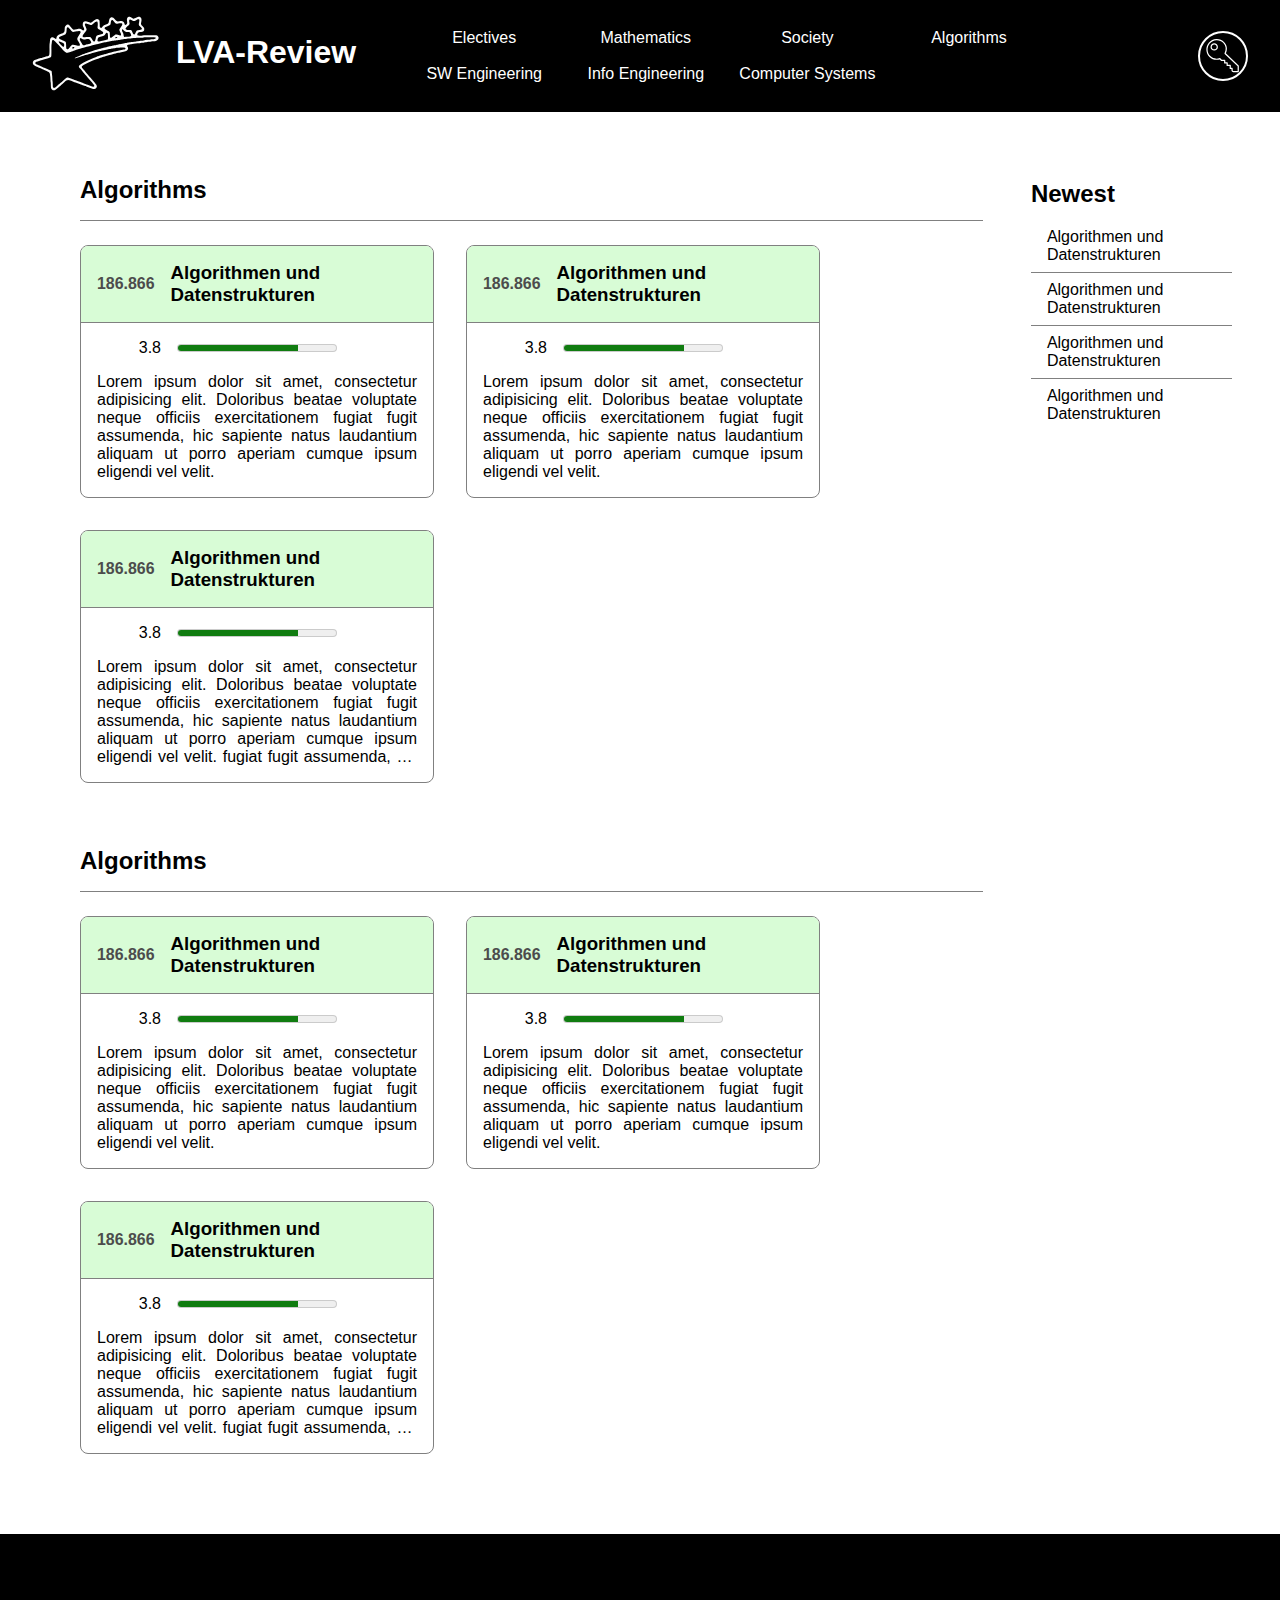
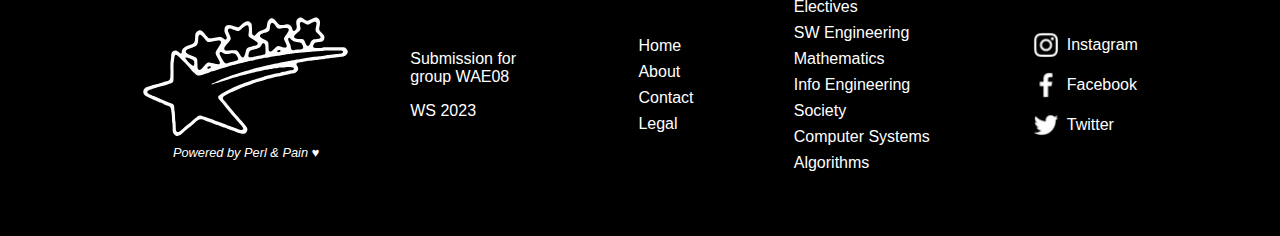
==== index.html @ eed9fce7 "Build static design for the home page" ====
<!DOCTYPE html>
<html lang="en">
<head>
  <meta charset="UTF-8">
  <meta name="viewport" content="width=device-width, initial-scale=1.0">
  <link rel="stylesheet" href="/static/css/main.css">
  <script type="module" src="/static/js/main.js" defer></script>
  <title>LVA-Review</title>
</head>
<body>
  <dialog id="login-dialog">
    <form class="close" method="dialog">
      <button>×</button>
    </form>
    <form action="." method="POST">
      <h3>Login</h3>
      <p>
        Login into your account to rate and LVA pages.
      </p>
      <fieldset>
        <div>
          <label for="username">User</label>
          <input type="text" name="username" id="username" placeholder="your_account">
        </div>
        <div>
          <label for="password">Password</label>
          <input type="password" name="password" id="password" placeholder="●●●●●●●●">
        </div>
      </fieldset>
      <button>Login</button>
    </form>
  </dialog>
  <dialog id="logout-dialog">
    <form class="close" method="dialog">
      <button>×</button>
    </form>
    <form action="." method="POST">
      <h3>Logout</h3>
      <p>
        Do you want to logout from your account?
      </p>
      <button>Logout</button>
    </form>
  </dialog>
  <header>
    <figure>
      <a href="/">
        <img src="./static/images/logo.svg" alt="">
      </a>
      <figcaption>
        <h1>
          LVA-Review
        </h1>
      </figcaption>
    </figure>
    <nav>
      <ul>
        <li><a href="./modules/electives">Electives</a></li>
        <li><a href="./modules/sw-engineering">SW Engineering</a></li>
        <li><a href="./modules/mathematics">Mathematics</a></li>
        <li><a href="./modules/info-engineering">Info Engineering</a></li>
        <li><a href="./modules/society">Society</a></li>
        <li><a href="./modules/computer-systems">Computer Systems</a></li>
        <li>
          <a href="./modules/algorithms">Algorithms</a>
          <div class="popup">
            <nav>
              <ul>
                <li>
                  <a href="kek.com" title="183.123 LVA 1">LVA 1</a>
                </li>
                <li>
                  <a href="kek.com" title="183.123 LVA with long name">LVA with long name</a>
                </li>
                <li>
                  <a href="kek.com" title="183.234 LVA with very very long name">LVA with very very long name</a>
                </li>
                <li>
                  <a href="kek.com" title="183.345 short LVA">short LVA</a>
                </li>
              </ul>
            </nav>
          </div>
        </li>
      </ul>
    </nav>
    <div class="profile">
      <button id="profile-button">
        <img src="/static/images/key.svg" alt="">
      </button>
    </div>
  </header>
  <div class="page">
    <main>
      <section class="module">
        <h2>Algorithms</h2>
        <ol>
          <li>
            <article>
              <a href="/article/186-866">
                <h3>
                  <span class="number">186.866</span>
                  <span class="title">Algorithmen und Datenstrukturen</span>
              </h3>
            </a>
            <div class="rating-bar">
                <label for="rating-186-866">3.8</label>
                <meter value="3.8" min="0" max="5" id="rating-186-866" title="3.8 / 5"> 3.8 </meter>
              </div>
              <p>
                Lorem ipsum dolor sit amet, consectetur adipisicing elit. Doloribus beatae voluptate neque officiis exercitationem fugiat fugit assumenda, hic sapiente natus laudantium aliquam ut porro aperiam cumque ipsum eligendi vel velit.
              </p>
            </article>
          </li>
          <li>
            <article>
              <a href="/article/186-866">
                <h3>
                  <span class="number">186.866</span>
                  <span class="title">Algorithmen und Datenstrukturen</span>
              </h3>
            </a>
              <div class="rating-bar">
                <label for="rating-186-866">3.8</label>
                <meter value="3.8" min="0" max="5" id="rating-186-866" title="3.8 / 5"> 3.8 </meter>
              </div>
              <p>
                Lorem ipsum dolor sit amet, consectetur adipisicing elit. Doloribus beatae voluptate neque officiis exercitationem
                fugiat fugit assumenda, hic sapiente natus laudantium aliquam ut porro aperiam cumque ipsum eligendi vel velit.
              </p>
            </article>
          </li>
          <li>
            <article>
              <a href="/article/186-866">
                <h3>
                  <span class="number">186.866</span>
                  <span class="title">Algorithmen und Datenstrukturen</span>
              </h3>
            </a>
              <div class="rating-bar">
                <label for="rating-186-866">3.8</label>
                <meter value="3.8" min="0" max="5" id="rating-186-866" title="3.8 / 5"> 3.8 </meter>
              </div>
              <p>
                Lorem ipsum dolor sit amet, consectetur adipisicing elit. Doloribus beatae voluptate neque officiis exercitationem
                fugiat fugit assumenda, hic sapiente natus laudantium aliquam ut porro aperiam cumque ipsum eligendi vel velit.
                fugiat fugit assumenda, hic sapiente natus laudantium aliquam ut porro aperiam cumque ipsum eligendi vel velit.
              </p>
            </article>
          </li>
        </ol>
      </section>

      <section class="module">
        <h2>Algorithms</h2>
        <ol>
          <li>
            <article>
              <a href="/article/186-866">
                <h3>
                  <span class="number">186.866</span>
                  <span class="title">Algorithmen und Datenstrukturen</span>
              </h3>
            </a>
            <div class="rating-bar">
                <label for="rating-186-866">3.8</label>
                <meter value="3.8" min="0" max="5" id="rating-186-866" title="3.8 / 5"> 3.8 </meter>
              </div>
              <p>
                Lorem ipsum dolor sit amet, consectetur adipisicing elit. Doloribus beatae voluptate neque officiis exercitationem fugiat fugit assumenda, hic sapiente natus laudantium aliquam ut porro aperiam cumque ipsum eligendi vel velit.
              </p>
            </article>
          </li>
          <li>
            <article>
              <a href="/article/186-866">
                <h3>
                  <span class="number">186.866</span>
                  <span class="title">Algorithmen und Datenstrukturen</span>
              </h3>
            </a>
              <div class="rating-bar">
                <label for="rating-186-866">3.8</label>
                <meter value="3.8" min="0" max="5" id="rating-186-866" title="3.8 / 5"> 3.8 </meter>
              </div>
              <p>
                Lorem ipsum dolor sit amet, consectetur adipisicing elit. Doloribus beatae voluptate neque officiis exercitationem
                fugiat fugit assumenda, hic sapiente natus laudantium aliquam ut porro aperiam cumque ipsum eligendi vel velit.
              </p>
            </article>
          </li>
          <li>
            <article>
              <a href="/article/186-866">
                <h3>
                  <span class="number">186.866</span>
                  <span class="title">Algorithmen und Datenstrukturen</span>
              </h3>
            </a>
              <div class="rating-bar">
                <label for="rating-186-866">3.8</label>
                <meter value="3.8" min="0" max="5" id="rating-186-866" title="3.8 / 5"> 3.8 </meter>
              </div>
              <p>
                Lorem ipsum dolor sit amet, consectetur adipisicing elit. Doloribus beatae voluptate neque officiis exercitationem
                fugiat fugit assumenda, hic sapiente natus laudantium aliquam ut porro aperiam cumque ipsum eligendi vel velit.
                fugiat fugit assumenda, hic sapiente natus laudantium aliquam ut porro aperiam cumque ipsum eligendi vel velit.
              </p>
            </article>
          </li>
        </ol>
      </section>
    </main>
    <aside>
      <nav>
        <h2>Newest</h2>
        <ol>
          <li>
            <a href="orf.at">Algorithmen und Datenstrukturen</a>
          </li>
          <li>
            <a href="">Algorithmen und Datenstrukturen</a>
          </li>
          <li>
            <a href="">Algorithmen und Datenstrukturen</a>
          </li>
          <li>
            <a href="">Algorithmen und Datenstrukturen</a>
          </li>
        </ol>
      </nav>
    </aside>
  </div>
  <footer>
    <section class="logo">
      <img src="./static/images/logo.svg" alt="">
      <span>Powered by Perl & Pain ♥</span>
    </section>
    <section class="info">
      <p>
        Submission for group WAE08
      </p>
      <p>
        WS 2023
      </p>
    </section>
    <section>
      <nav>
        <ul>
          <li><a href="/">Home</a></li>
          <li><a href="/about">About</a></li>
          <li><a href="/contact">Contact</a></li>
          <li><a href="/legal">Legal</a></li>
        </ul>
      </nav>
    </section>
    <section>
      <nav>
        <ul>
          <li><a href="./modules/electives">Electives</a></li>
          <li><a href="./modules/sw-engineering">SW Engineering</a></li>
          <li><a href="./modules/mathematics">Mathematics</a></li>
          <li><a href="./modules/info-engineering">Info Engineering</a></li>
          <li><a href="./modules/society">Society</a></li>
          <li><a href="./modules/computer-systems">Computer Systems</a></li>
          <li><a href="./modules/algorithms">Algorithms</a></li>
        </ul>
      </nav>
    </section>
    <section>
      <nav>
        <ul class="socials">
          <li>
            <a href="https://instagram.com">
              <img src="./static/images/instagram.webp"> Instagram
            </a>
          </li>
          <li>
            <a href="https://facebook.com">
              <img src="./static/images/facebook.webp"> Facebook
            </a>
          </li>
          <li>
            <a href="https://twitter.com">
              <img src="./static/images/twitter.webp"> Twitter
            </a>
          </li>
        </ul>
      </nav>
    </section>
  </footer>
</body>
</html>
---- static/css/main.css ----
:root {
  --col-header: black;
  --col-header-text: white;
  --border-radius: 4px;
  --border-radius-large: 8px;
}

body {
  margin: 0;
  padding: 0;
  font-family: 'Segoe UI', Tahoma, Geneva, Verdana, sans-serif;
}

& a, & a:focus, & a:active, a:visited {
  color: inherit;
  text-decoration: none;
}

/* Top nav bar */
header {
  background-color: var(--col-header);
  color: var(--col-header-text);
  min-height: 7rem;
  display: flex;
  flex-direction: row;
  align-items: center;
  padding: 0 2rem;
  gap: 3rem;

  /* Page logo */
  & figure {
    display: flex;
    flex-direction: row;
    gap: 1rem;
    margin: 0;

    & img {
      width: 8rem;
    }
  }

  /* Nav to the LVA modules */
  & > nav {
    & > ul {
      display: flex;
      flex-direction: column;
      flex-wrap: wrap;
      max-height: 6rem;
      gap: 0.1rem;
      padding: 0;

      & > li {
        list-style: none;
        width: 10rem;
        position: relative;
        text-align: center;

        /* Show the popup menu when hovering over the item */
        &:hover > .popup {
          visibility: visible;
          opacity: 1;
          transform: translateX(-50%);
        }

        /* Button linking to the LVA module page */
        & > a {
          display: block;
          width: 100%;
          height: 100%;
          padding: 0.5rem;
          box-sizing: border-box;
          border-radius: var(--border-radius);
          position: relative;

          /* Border line with some inset when hovering */
          &:hover::after {
            position: absolute;
            top: 0;
            left: 0;
            width: calc(100% - 12px);
            height: calc(100% - 12px);
            content: '';
            border-radius: var(--border-radius);
            margin: 5px;
            border: rgb(66, 66, 66) solid 1px;
          }

          &:hover {
            background-color: rgb(29, 29, 29);
          }
        }
      }
    }
  }

  /* Popup menu for the LVA menu links in the top nav bar */
  & .popup {
    position: absolute;
    top: calc(100%);
    left: 50%;
    visibility: hidden;
    opacity: 0;
    transform: translateY(-5px) translateX(-50%);
    transition: ease 0.1s;
    
    & nav {
      margin-top: 10px;
      padding: 1rem 1.5rem;
      color: black;
      background-color: white;
      border-radius: var(--border-radius);
      box-shadow: 3px 4px 5px 2px #28282830;
      position: relative;
      min-width: 5rem;
      max-width: 12rem;

      /* Arrow notch pointing up to the module name */
      &::before {
        content: '';
        display: block;
        width: 1rem;
        height: 1rem;
        background-color: white;
        position: absolute;
        top: -0.5rem;
        left: 50%;
        clip-path: polygon(100% 0, 0 100%, 0 0);
        transform: translateX(-50%) rotate(45deg);
        border-top-left-radius: 0px;
      }
    }

    & ul {
      padding: 0;
      margin: 0;
    }

    & li {
      list-style: none;
      margin-bottom: 0.5rem;
      text-align: center;
      overflow: hidden;
      text-overflow: ellipsis;
      white-space: nowrap;

      /* Animated soft underlining */
      & a {
        transition: ease 0.4s;

        &, &:focus, &:visited {
          color: inherit;
          text-decoration: underline;
          text-decoration-color: rgba(0, 0, 0, 0);
        }

        &:hover {
          text-decoration-color: inherit;
        }
      }
    }
  }

  /* Profile or login image in the top bar */
  .profile {
    margin-left: auto;

    & button {
      background: none;
      outline: none;
      cursor: pointer;
      border: 2px solid white;
      padding: 3px;
      overflow: hidden;
      border-radius: 500px;
      aspect-ratio: 1;
      transition: background-color 0.3s ease;
    }

    & img {
      aspect-ratio: 1;
      height: 2.5rem;
      filter: invert(1);
      transition: filter 0.3s ease;
    }

    /* Color/invert the image when hovering */
    &:hover {
      & button {
        background-color: white;
      }

      & img {
        filter: invert(0);
      }
    }
  }
}

/* Page content container */
.page {
  padding: 0 3rem 5rem 5rem;
  display: flex;
  gap: 3rem;
  flex-direction: row;
}

/* Aside element showing the current top articles */
aside {
  max-width: 13rem;
  padding-top: 3rem;

  & nav {
    & ol {
      padding: 0;
    }

    & li {
      list-style: none;
      margin-bottom: 0.5rem;
      padding-bottom: 0.5rem;
      padding-left: 1rem;
      border-bottom: 1px solid grey;

      &:last-child {
        border: none;
      }

      & a:hover, & a:focus {
        text-decoration: underline;
      }
    }
  }
}

/* The main page content */
main {
  min-height: calc(100vh - 10rem);
  flex-grow: 1;

  /* Homepage module block showing multiple LVA article blocks */
  & .module {
    width: fit-content;

    & > h2 {
      border-bottom: 1px solid grey;
      padding-bottom: 1rem;
      margin: 4rem 0 1.5rem 0;
    }

    & > ol {
      list-style: none;
      margin: 0;
      padding: 0;
      display: flex;
      flex-direction: row;
      flex-wrap: wrap;
      gap: 2rem;
    }

    /* LVA article block */
    & article {
      width: 22rem;
      border: 1px solid grey;
      border-radius: var(--border-radius-large);
      overflow: hidden;

      transition: transform 0.4s ease, box-shadow 0.4s ease;

      /* Let the whole block box hover a bit */
      &:hover {
        transform: translateX(-5px) translateY(-5px);
        box-shadow: 3px 4px 5px 2px #28282830;
      }

      & > * {
        padding: 1rem;
        margin: 0;
      }

      /* Colored title area */
      & > a {
        display: block;
        border-bottom: 1px solid grey;
        background-color: #d8fcd6;
      }

      /* Title */
      & h3 {
        display: flex;
        gap: 1rem;
        flex-direction: row;
        align-items: center;
        margin: 0;
        padding: 0;

        &:hover .title {
          text-decoration: underline;
        }

        /* LVA number */
        & .number {
          color: #4c4c4c;
          font-size: 0.85em;
          text-decoration: none;
        }
      }

      /* Rating bar */
      & .rating-bar {
        padding-bottom: 0;
        display: grid;
        grid-template-columns: 1fr 10rem 1fr;
        align-items: center;
        gap: 1rem;

        & label {
          text-align: right;
        }

        & meter {
          width: 100%;
        }
      }

      /* Text snippet from the article content */
      & p {
        text-align: justify;
        overflow: hidden;
        text-overflow: ellipsis;
        max-height: 8.2rem;
        display: -webkit-box;
        -webkit-line-clamp: 6;
        -webkit-box-orient: vertical;
        box-sizing: content-box;
        margin-bottom: 1rem;
        padding-bottom: 0;
      }
    }

  }
}

/* Footer for the page */
footer {
  background-color: var(--col-header);
  color: var(--col-header-text);
  min-height: 5rem;
  display: flex;
  flex-direction: row;
  flex-wrap: wrap;
  gap: 2rem;
  justify-content: space-around;
  align-items: center;
  padding: 3rem 10%;

  & a:hover {
    text-decoration: underline;
  }

  & li {
    list-style: none;
    margin-bottom: 0.5rem;
  }

  /* Social media icons */
  & .socials {
    & img {
      width: 2rem;
      height: 2rem;
      object-fit: contain;
    }

    & li a {
      display: flex;
      flex-direction: row;
      align-items: center;
      gap: 0.3rem;
    }
  }

  /* Logo section */
  & .logo {
    display: flex;
    flex-direction: column;
    align-items: center;
    
    & img {
      width: 13rem;
    }

    & span {
      font-style: italic;
      font-size: 0.8em;
    }
  }

  /* Text info block */
  & .info {
    width: 8rem;
  }
}

/* HTML dialog based modal */
dialog[open] {
  /* The modal box itself */
  &:modal {
    box-shadow: 3px 4px 5px 2px #28282830;
    border-radius: var(--border-radius-large);
    border: 1px solid grey;
    position: relative;
    min-width: min(80vw, 20rem);
  }

  &::backdrop {
    background-color: rgba(197, 197, 197, 0.40);
  }

  /* Close button top right */
  & .close {
    position: absolute;
    top: 1rem;
    right: 1rem;

    & button {
      background: none;
      outline: none;
      border: 1px solid grey;
      border-radius: 500px;
      aspect-ratio: 1;
      cursor: pointer;
      font-size: 1.2rem;

      &:hover {
        color: white;
        background-color: grey;
      }
    }
  }

  /* Inner form content */
  & form:not(.close) {
    padding: 0.5rem;

    & fieldset {
      display: flex;
      flex-direction: column;
      outline: none;
      border: none;
      gap: 1rem;
      padding: 0;

      /* Put the label as small text on top of the input field */
      & > div {
        display: flex;
        flex-direction: column;

        & label {
          font-size: 0.8em;
        }
      }
    }

    /* Move the submit button to the right of the box */
    & > button {
      display: block;
      margin-left: auto;
      margin-top: 1rem;
    }
  }
}
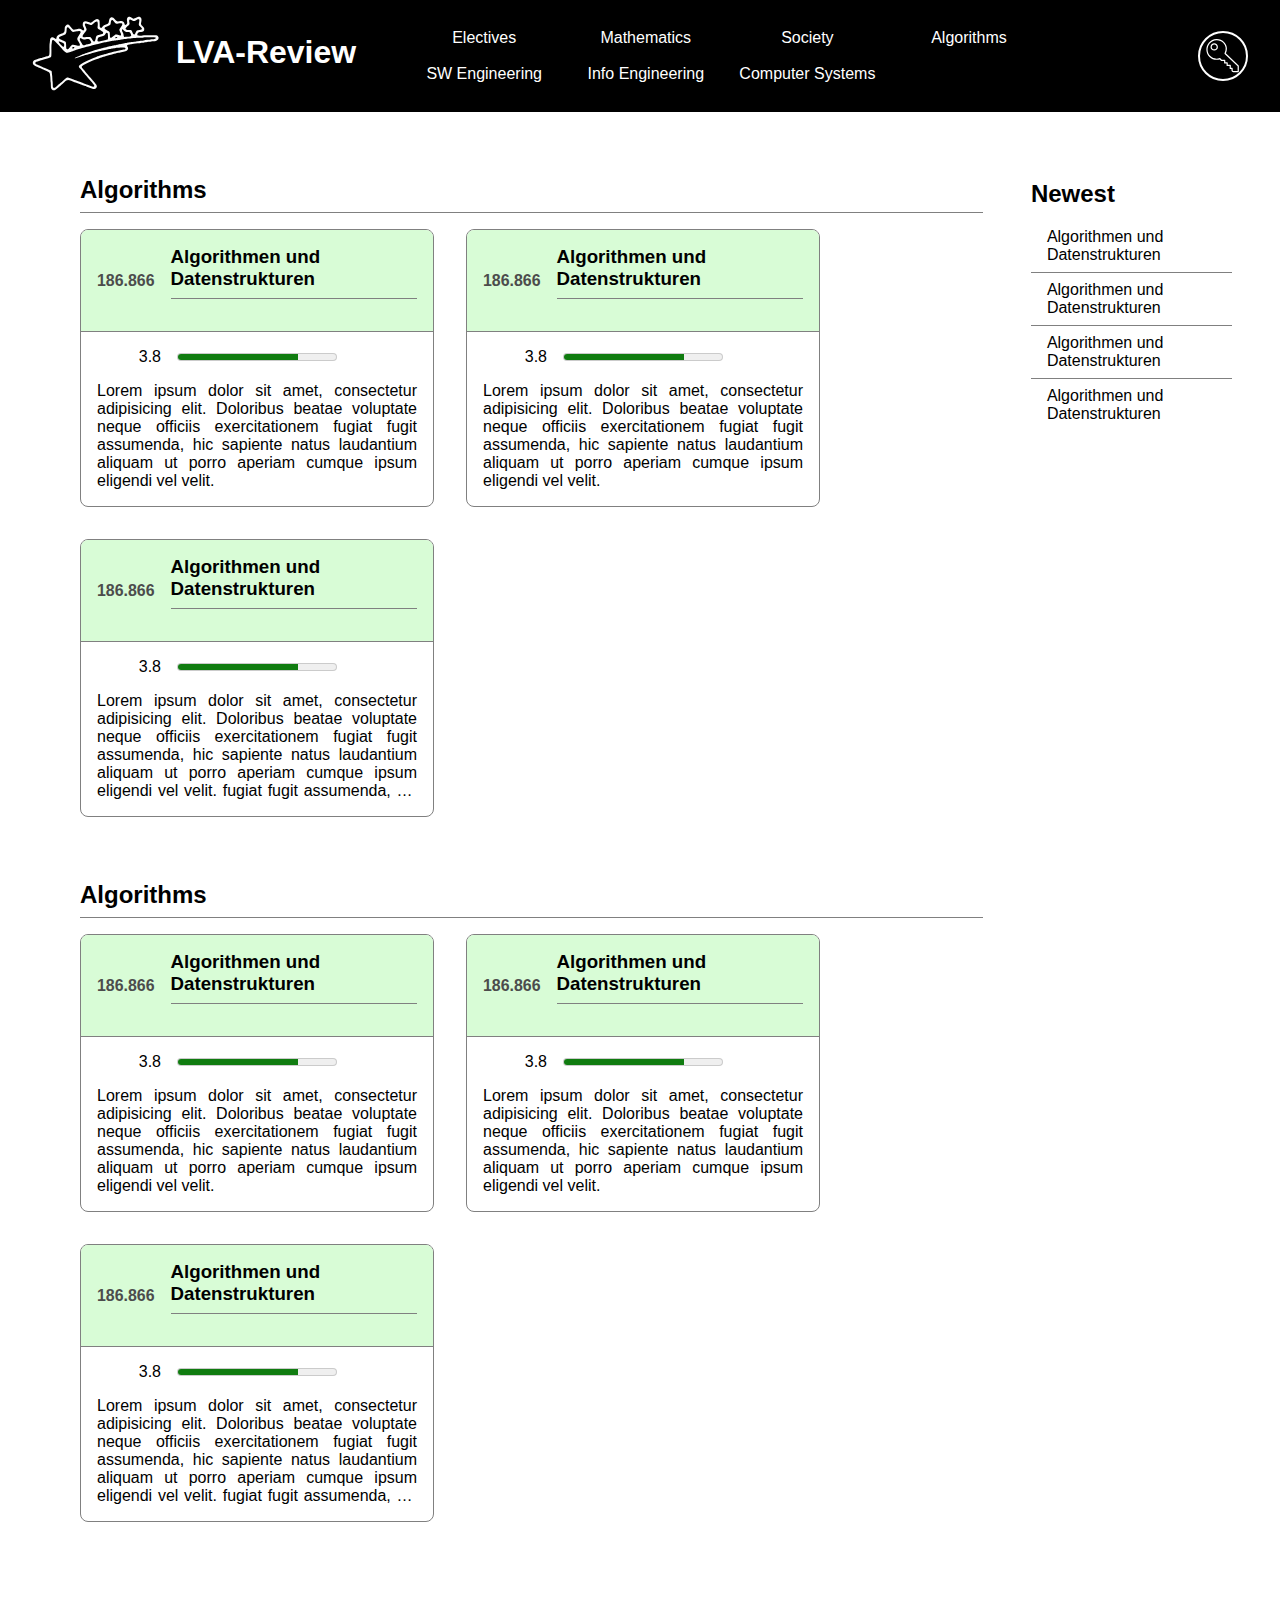
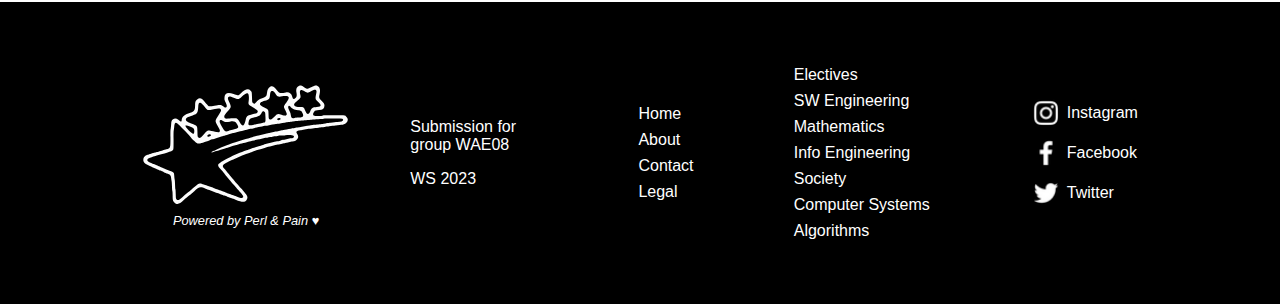
==== commit f1b6403f: "Add "create" button to module index page" ====
--- a/index.html
+++ b/index.html
@@ -93,10 +93,12 @@
   <div class="page">
     <main>
       <section class="module">
-        <h2>Algorithms</h2>
+        <div class="title">
+          <h2>Algorithms</h2>
+        </div>
         <ol>
           <li>
-            <article>
+            <article class="anim-float-box">
               <a href="/article/186-866">
                 <h3>
                   <span class="number">186.866</span>
@@ -113,25 +115,25 @@
             </article>
           </li>
           <li>
-            <article>
-              <a href="/article/186-866">
-                <h3>
-                  <span class="number">186.866</span>
-                  <span class="title">Algorithmen und Datenstrukturen</span>
-              </h3>
-            </a>
-              <div class="rating-bar">
-                <label for="rating-186-866">3.8</label>
-                <meter value="3.8" min="0" max="5" id="rating-186-866" title="3.8 / 5"> 3.8 </meter>
-              </div>
-              <p>
-                Lorem ipsum dolor sit amet, consectetur adipisicing elit. Doloribus beatae voluptate neque officiis exercitationem
-                fugiat fugit assumenda, hic sapiente natus laudantium aliquam ut porro aperiam cumque ipsum eligendi vel velit.
-              </p>
-            </article>
-          </li>
-          <li>
-            <article>
+            <article class="anim-float-box">
+              <a href="/article/186-866">
+                <h3>
+                  <span class="number">186.866</span>
+                  <span class="title">Algorithmen und Datenstrukturen</span>
+              </h3>
+            </a>
+              <div class="rating-bar">
+                <label for="rating-186-866">3.8</label>
+                <meter value="3.8" min="0" max="5" id="rating-186-866" title="3.8 / 5"> 3.8 </meter>
+              </div>
+              <p>
+                Lorem ipsum dolor sit amet, consectetur adipisicing elit. Doloribus beatae voluptate neque officiis exercitationem
+                fugiat fugit assumenda, hic sapiente natus laudantium aliquam ut porro aperiam cumque ipsum eligendi vel velit.
+              </p>
+            </article>
+          </li>
+          <li>
+            <article class="anim-float-box">
               <a href="/article/186-866">
                 <h3>
                   <span class="number">186.866</span>
@@ -153,10 +155,12 @@
       </section>
 
       <section class="module">
-        <h2>Algorithms</h2>
+        <div class="title">
+          <h2>Algorithms</h2>
+        </div>
         <ol>
           <li>
-            <article>
+            <article class="anim-float-box">
               <a href="/article/186-866">
                 <h3>
                   <span class="number">186.866</span>
@@ -173,25 +177,25 @@
             </article>
           </li>
           <li>
-            <article>
-              <a href="/article/186-866">
-                <h3>
-                  <span class="number">186.866</span>
-                  <span class="title">Algorithmen und Datenstrukturen</span>
-              </h3>
-            </a>
-              <div class="rating-bar">
-                <label for="rating-186-866">3.8</label>
-                <meter value="3.8" min="0" max="5" id="rating-186-866" title="3.8 / 5"> 3.8 </meter>
-              </div>
-              <p>
-                Lorem ipsum dolor sit amet, consectetur adipisicing elit. Doloribus beatae voluptate neque officiis exercitationem
-                fugiat fugit assumenda, hic sapiente natus laudantium aliquam ut porro aperiam cumque ipsum eligendi vel velit.
-              </p>
-            </article>
-          </li>
-          <li>
-            <article>
+            <article class="anim-float-box">
+              <a href="/article/186-866">
+                <h3>
+                  <span class="number">186.866</span>
+                  <span class="title">Algorithmen und Datenstrukturen</span>
+              </h3>
+            </a>
+              <div class="rating-bar">
+                <label for="rating-186-866">3.8</label>
+                <meter value="3.8" min="0" max="5" id="rating-186-866" title="3.8 / 5"> 3.8 </meter>
+              </div>
+              <p>
+                Lorem ipsum dolor sit amet, consectetur adipisicing elit. Doloribus beatae voluptate neque officiis exercitationem
+                fugiat fugit assumenda, hic sapiente natus laudantium aliquam ut porro aperiam cumque ipsum eligendi vel velit.
+              </p>
+            </article>
+          </li>
+          <li>
+            <article class="anim-float-box">
               <a href="/article/186-866">
                 <h3>
                   <span class="number">186.866</span>
@@ -217,7 +221,7 @@
         <h2>Newest</h2>
         <ol>
           <li>
-            <a href="orf.at">Algorithmen und Datenstrukturen</a>
+            <a href="https://orf.at">Algorithmen und Datenstrukturen</a>
           </li>
           <li>
             <a href="">Algorithmen und Datenstrukturen</a>
--- a/static/css/main.css
+++ b/static/css/main.css
@@ -4,6 +4,7 @@
   --col-header-text: white;
   --border-radius: 4px;
   --border-radius-large: 8px;
+  --text-content-width: 45rem;
 }
 
 body {
@@ -233,20 +234,67 @@
   }
 }
 
+/* Link styled as a button that can also be disabled */
+.button {
+  display: block;
+  padding: 0.2rem 0.35rem;
+  border: 1px solid grey;
+  border-radius: var(--border-radius);
+
+  &:is(a) {
+    transition: color 0.2s ease, background-color 0.2s ease;
+
+    &:hover:not(.disabled) {
+      background-color: grey;
+      color: white;
+    }
+  }
+
+  /* When disabled: grey out the contents, disable hover and show basic cursor */
+  &.disabled {
+    transition: none;
+    filter: opacity(0.5) grayscale(0.2);
+
+    &:hover {
+      cursor: default;
+    }
+  }
+}
+
 /* The main page content */
 main {
   min-height: calc(100vh - 10rem);
   flex-grow: 1;
 
+  /* Section header with separation line */
+  & .title {
+    display: flex;
+    flex-direction: row;
+    align-items: flex-end;
+    padding-bottom: 0.5rem;
+    border-bottom: 1px solid grey;
+    margin-bottom: 1rem;
+
+    & h2 {
+      margin: 0;
+      margin-top: 4rem;
+      flex-grow: 1;
+    }
+  }
+
+  .anim-float-box {
+    transition: transform 0.4s ease, box-shadow 0.4s ease;
+
+    /* Let the whole block box hover a bit */
+    &:hover {
+      transform: translateX(-5px) translateY(-5px);
+      box-shadow: 3px 4px 5px 2px #28282830;
+    }
+  }
+
   /* Homepage module block showing multiple LVA article blocks */
   & .module {
     width: fit-content;
-
-    & > h2 {
-      border-bottom: 1px solid grey;
-      padding-bottom: 1rem;
-      margin: 4rem 0 1.5rem 0;
-    }
 
     & > ol {
       list-style: none;
@@ -264,14 +312,6 @@
       border: 1px solid grey;
       border-radius: var(--border-radius-large);
       overflow: hidden;
-
-      transition: transform 0.4s ease, box-shadow 0.4s ease;
-
-      /* Let the whole block box hover a bit */
-      &:hover {
-        transform: translateX(-5px) translateY(-5px);
-        box-shadow: 3px 4px 5px 2px #28282830;
-      }
 
       & > * {
         padding: 1rem;
@@ -339,6 +379,258 @@
     }
 
   }
+
+  /* List of all articles for a given module */
+  & .article-index {
+    & ul {
+      list-style: none;
+      padding: 0 2rem;
+      display: grid;
+      grid-template-columns: repeat(auto-fill, 16rem);
+      gap: 2rem;
+      justify-content: space-evenly;
+    }
+
+    & li {
+      background-color: #f9fef9;
+      border: grey solid 1px;
+      border-radius: var(--border-radius);
+      overflow: hidden;
+      position: relative;
+      
+      & a {
+        display: block;
+        width: 100%;
+        height: 100%;
+        padding: 1rem;
+        box-sizing: border-box;
+        text-decoration: underline;
+        text-decoration-color: rgba(0,0,0,0);
+        transition: text-decoration-color 0.4s ease;
+      }
+
+      & a:hover, a:focus {
+        text-decoration-color: inherit;
+      }
+
+      & a > span:first-of-type {
+        font-size: 0.9em;
+      }
+
+      & .rating {
+        position: absolute;
+        bottom: 0;
+        right: 0;
+        border-left: solid gray 1px;
+        border-top: solid gray 1px;
+        border-top-left-radius: var(--border-radius);
+
+        padding: 0.2rem 0.3rem;
+      }
+    }
+  }
+
+  & .article-text {
+    & > p, & li {
+      font-family: serif;
+      font-size: 1.2em;
+      line-height: 1.6em;
+      text-align: justify;
+
+      & a {
+        text-decoration: underline;
+
+        &::after {
+          content: '';
+          background-image: url(/static/images/link.svg);
+          width: 0.7em;
+          height: 0.7em;
+          text-decoration: none;
+          display: inline-block;
+          background-size: contain;
+          background-repeat: no-repeat;
+        }
+
+        &:hover, &:focus {
+          color: rgb(75, 75, 75);
+        }
+      }
+    }
+  }
+  
+  & .about {
+    & .article-text {
+      margin: auto;
+      max-width: var(--text-content-width);
+    }
+  }
+
+  & section.header {
+    border-bottom: 1px solid grey;
+
+    /* Adapt the title block so that the info buttons can be placed underneath */
+    & .title {
+      border: none;
+      margin-bottom: 0;
+      padding: 0;
+      padding-right: 1rem;
+    }
+
+    & .buttons {
+      display: flex;
+      flex-direction: row;
+      justify-content: space-between;
+      margin: 1rem;
+      margin-bottom: 0.8rem;
+
+      & .info{
+        display: flex;
+        flex-direction: row;
+        gap: 1.5rem;
+      }
+
+      & .date {
+        font-style: italic;
+      }
+    }
+  }
+
+  & .article {
+    margin-bottom: 2rem;
+    
+    & article {
+      border-bottom: 1px solid grey;
+      padding-bottom: 1rem;
+    }
+
+    & .article-text {
+      margin: auto;
+      max-width: var(--text-content-width);
+    }
+
+    & .adjust-headers{
+      & h1 {
+        font-size: 1.4em;
+        margin-block-start: 1em;
+        margin-block-end: 1em;
+      }
+
+      & h2 {
+        font-size: 1.2em;
+        margin-block-start: 1em;
+        margin-block-end: 1em;
+      }
+
+      & :is(h3, h4, h5, h6) {
+        font-size: 1.05em;
+        margin-block-start: 1em;
+        margin-block-end: 1em;
+      }
+
+      & :is(h2, h3, h4, h5, h6) {
+        margin-bottom: 0.4em;
+
+        & + p {
+          margin-top: 0.4em;
+        }
+      }
+    }
+  }
+
+  & .new-review, & .reviews {
+    width: var(--text-content-width);
+    margin: 0 auto;
+  }
+
+  & .new-review {
+    margin-bottom: 3rem;
+
+    & form {
+      & > div {
+        display: flex;
+        flex-direction: column;
+        margin-bottom: 1rem;
+      }
+
+      & label {
+        font-size: 0.8em;
+      }
+
+      & textarea {
+        border-radius: var(--border-radius);
+        height: 5rem;
+        resize: none;
+        font-size: 1.1em;
+        font-family: sans-serif;
+        padding: 0.8rem;
+      }
+
+      & .slider {
+        display: flex;
+        gap: 0.5rem;
+      }
+
+      #new-rating {
+        flex-grow: 1;
+      }
+
+      #new-rating-value {
+        border: solid gray 1px;
+        border-radius: 500px;
+        padding: 0.2rem 0.3rem;
+      }
+
+      & button {
+        display: block;
+        margin-left: auto;
+        font-size: 1.1em;
+      }
+    }
+  }
+  
+  & .reviews {
+    & ul {
+      padding: 0;
+      margin: 0;
+    }
+    & li {
+      list-style: none;
+      display: flex;
+      flex-direction: row;
+      gap: 1rem;
+      align-items: center;
+      text-align: justify;
+
+      border-radius: var(--border-radius-large);
+      overflow: hidden;
+      background-color: #efefef;
+      padding: 1rem;
+
+      &:not(:last-child) {
+        margin-bottom: 2rem;
+      }
+    }
+
+    & .rating-bubble {
+      width: 5rem;
+      height: 5rem;
+      flex-shrink: 0;
+      border-radius: 500px;
+      overflow: hidden;
+      display: flex;
+      align-items: center;
+      justify-content: center;
+      font-size: 1.7rem;
+      font-weight: bold;
+      box-shadow: 1px 1px 5px 4px #28282830;
+    }
+
+    & .author {
+      margin-top: 0.5rem;
+      font-style: italic;
+      text-align: right;
+    }
+  }
 }
 
 /* Footer for the page */
